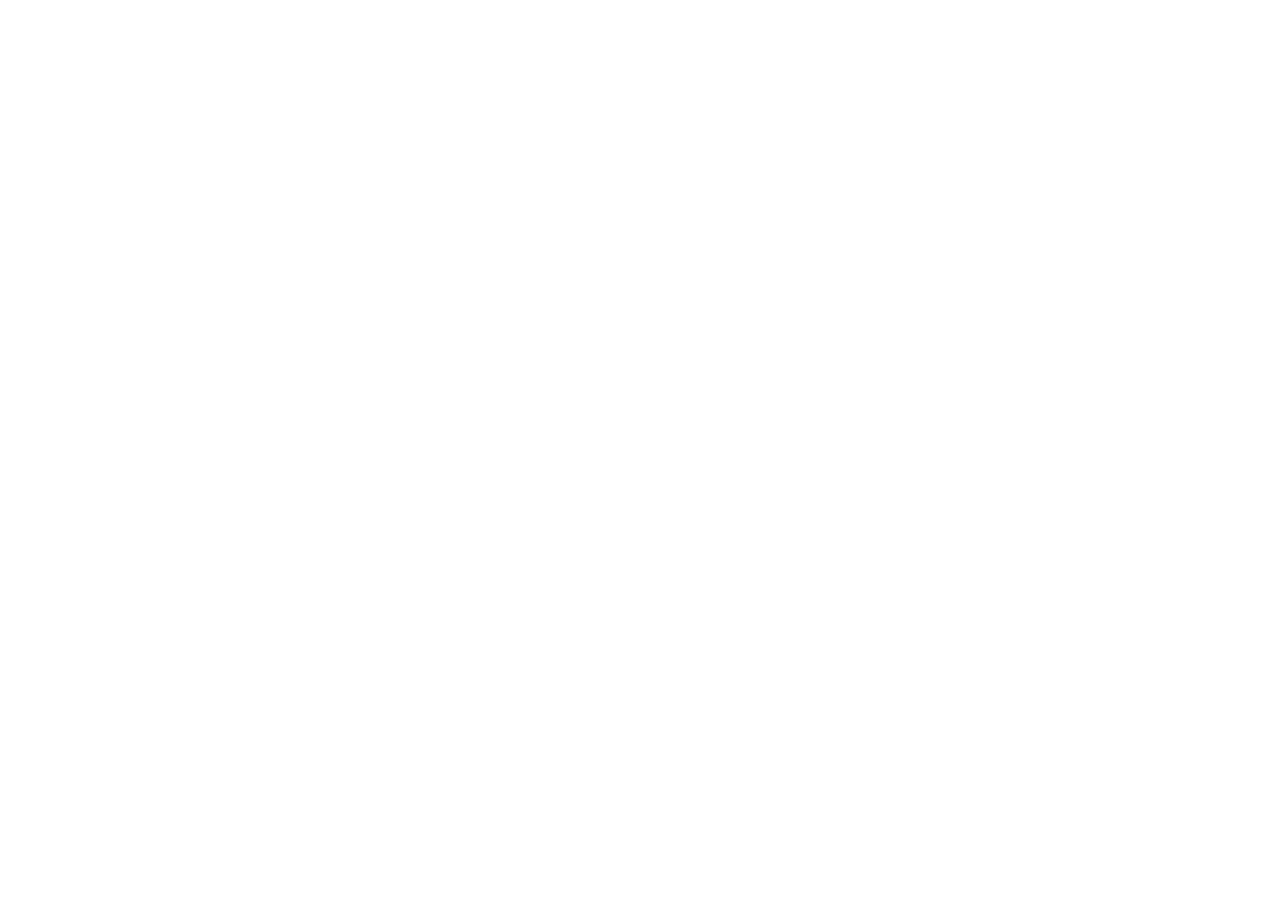
==== index.html @ 0beb4e75 "re-do files" ====
<!DOCTYPE html>
<html lang="en">
  <head>
    <meta charset="UTF-8">
    <meta http-equiv="X-UA-Compatible" content="IE=edge">
    <meta name="viewport" content="width=device-width, initial-scale=1.0">
    <title>Landingpage</title>
    <link rel="stylesheet" href="style.css">
  </head>
  <body>
  </body>
</html>
---- style.css ----
*, 
*::before, 
*::after{
    box-sizing: border-box;
    margin: 0;
    padding: 0;
    text-decoration: none;
    list-style-type: none;
}
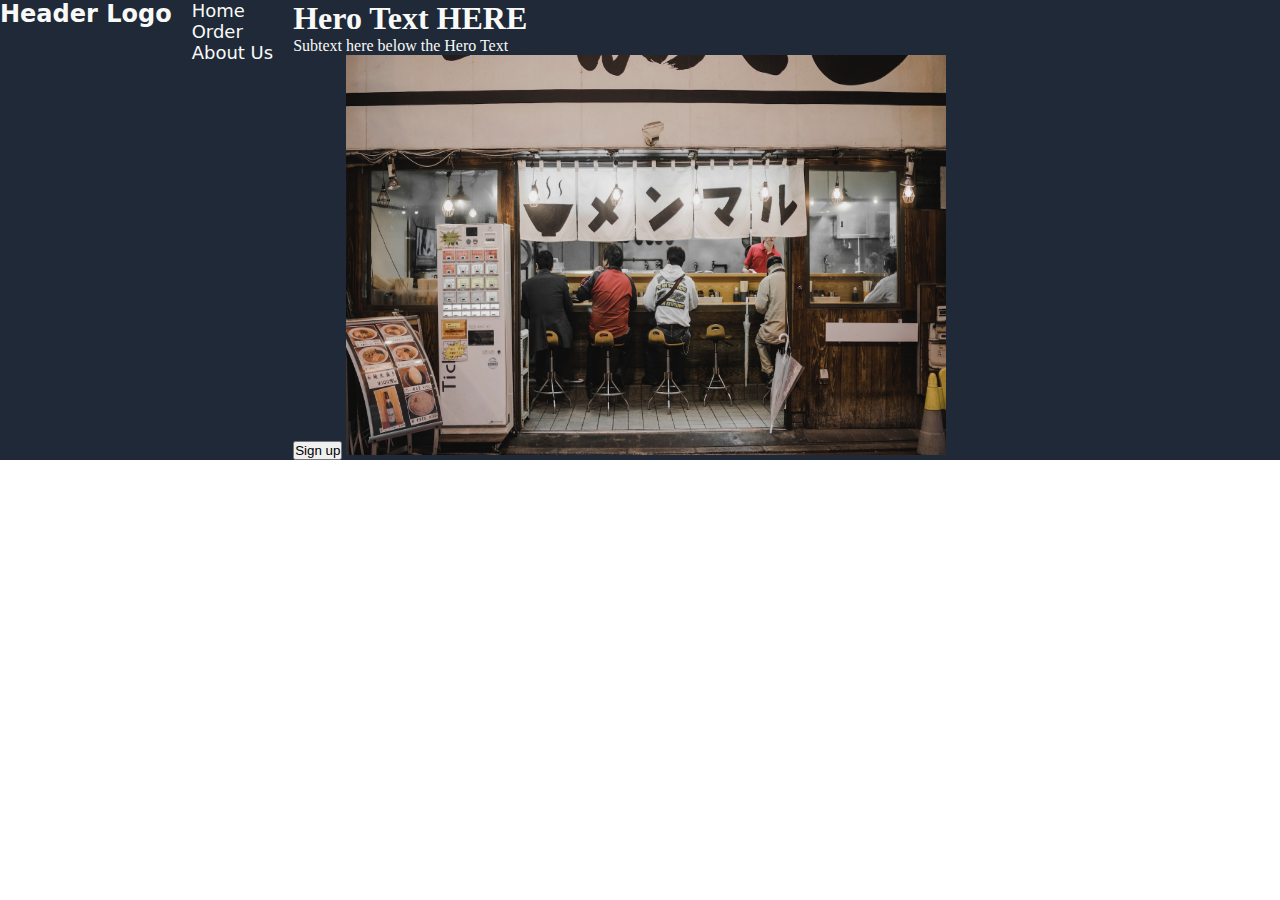
==== commit 8062ef6d: "header update" ====
--- a/index.html
+++ b/index.html
@@ -8,5 +8,30 @@
     <link rel="stylesheet" href="style.css">
   </head>
   <body>
+    <div class="Section1">
+
+        <div class="header">
+          <div class="left-header">Header Logo</div>
+          <div class="right-header">
+            <ul>
+              <li><a href="#">Home</a></li>
+              <li><a href="#">Order</a></li>
+              <li><a href="#">About Us</a></li>
+            </ul>
+          </div>
+    <div class="heroimage">    
+        <div class="Hero Text"><h1>Hero Text HERE</h1></div>
+          <div class="Hero Secondary"><p> Subtext here below the Hero Text</p> </div>
+        <button>Sign up</button>
+        <img class="main-image" src="images/shop-front.jpg">
+        </div>
+      </div>  
+
+
+
+
+
+    </div>
+
   </body>
 </html>--- a/style.css
+++ b/style.css
@@ -7,4 +7,31 @@
     text-decoration: none;
     list-style-type: none;
 }
+.Section1 {
+    background-color: #1f2937;
+    color: #f9faf8;
+    
+}
 
+.right-header {
+    font-family:system-ui, -apple-system, BlinkMacSystemFont, 'Segoe UI', Roboto, Oxygen, Ubuntu, Cantarell, 'Open Sans', 'Helvetica Neue', sans-serif;
+    font-size: 18px;
+}
+.left-header {
+    font-family: system-ui, -apple-system, BlinkMacSystemFont, 'Segoe UI', Roboto, Oxygen, Ubuntu, Cantarell, 'Open Sans', 'Helvetica Neue', sans-serif;
+    font-size: 24px;
+    font-weight: 900;
+
+}
+.main-image{
+    width: 600px;
+    height: 400px;
+}
+.right-header ul a {
+    font-size: 18px;
+    color: #f9faf8;
+    padding: 0 20px;
+}
+.header {
+    display:flex;
+}
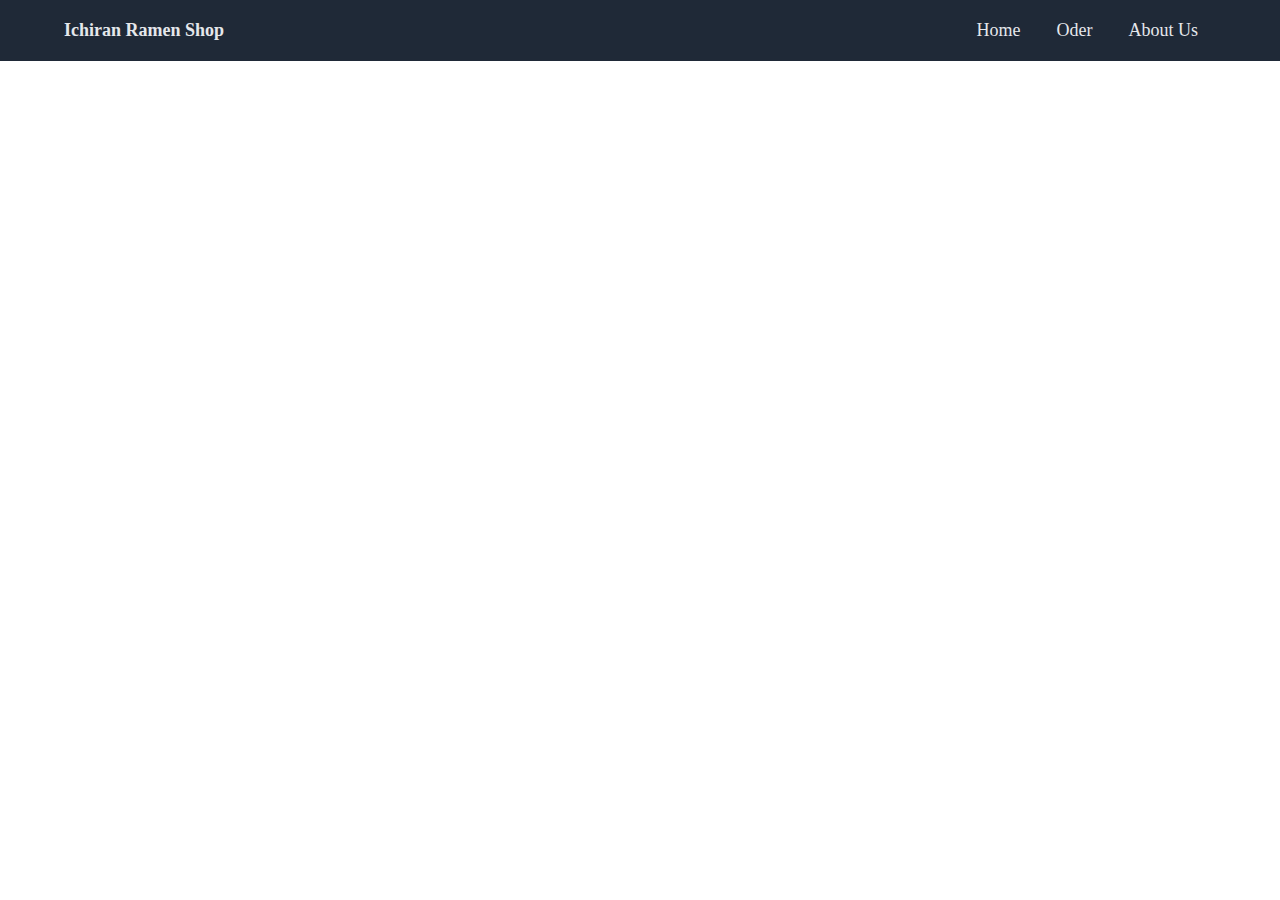
==== commit ee264f6d: "Header-final-version" ====
--- a/index.html
+++ b/index.html
@@ -8,30 +8,22 @@
     <link rel="stylesheet" href="style.css">
   </head>
   <body>
-    <div class="Section1">
-
-        <div class="header">
-          <div class="left-header">Header Logo</div>
-          <div class="right-header">
-            <ul>
-              <li><a href="#">Home</a></li>
-              <li><a href="#">Order</a></li>
-              <li><a href="#">About Us</a></li>
-            </ul>
-          </div>
-    <div class="heroimage">    
-        <div class="Hero Text"><h1>Hero Text HERE</h1></div>
-          <div class="Hero Secondary"><p> Subtext here below the Hero Text</p> </div>
-        <button>Sign up</button>
-        <img class="main-image" src="images/shop-front.jpg">
-        </div>
-      </div>  
+    <div class="header">
+      <div class="headerleft">Ichiran Ramen Shop</div>
+      <div class="headerright">
+        <ul>
+          <li><a href="#">Home</a></li>
+          <li><a href="#">Oder</a></li>
+          <li><a href="#">About Us</a></li>
+        </ul>
+      </div> 
+      </div>
 
 
 
 
 
     </div>
-
+    
   </body>
 </html>--- a/style.css
+++ b/style.css
@@ -7,31 +7,28 @@
     text-decoration: none;
     list-style-type: none;
 }
-.Section1 {
-    background-color: #1f2937;
-    color: #f9faf8;
-    
+.body {
+    font-family: system-ui, -apple-system, BlinkMacSystemFont, 'Segoe UI', Roboto, Oxygen, Ubuntu, Cantarell, 'Open Sans', 'Helvetica Neue', sans-serif;
 }
 
-.right-header {
-    font-family:system-ui, -apple-system, BlinkMacSystemFont, 'Segoe UI', Roboto, Oxygen, Ubuntu, Cantarell, 'Open Sans', 'Helvetica Neue', sans-serif;
+.header {
+    background-color: #1f2937;
+    display: flex;
+    align-items: center;
+    justify-content: space-between;
+    padding: 20px 5%;
+}
+.headerleft {
     font-size: 18px;
+    color: #e5e7eb;
+    font-weight: 900;
 }
-.left-header {
-    font-family: system-ui, -apple-system, BlinkMacSystemFont, 'Segoe UI', Roboto, Oxygen, Ubuntu, Cantarell, 'Open Sans', 'Helvetica Neue', sans-serif;
-    font-size: 24px;
-    font-weight: 900;
+.headerright ul {
+    display: flex;
+}
+.headerright ul a {
+    font-size: 18px;
+    color: #e5e7eb;
+    padding: 0 18px;
 
-}
-.main-image{
-    width: 600px;
-    height: 400px;
-}
-.right-header ul a {
-    font-size: 18px;
-    color: #f9faf8;
-    padding: 0 20px;
-}
-.header {
-    display:flex;
-}
+}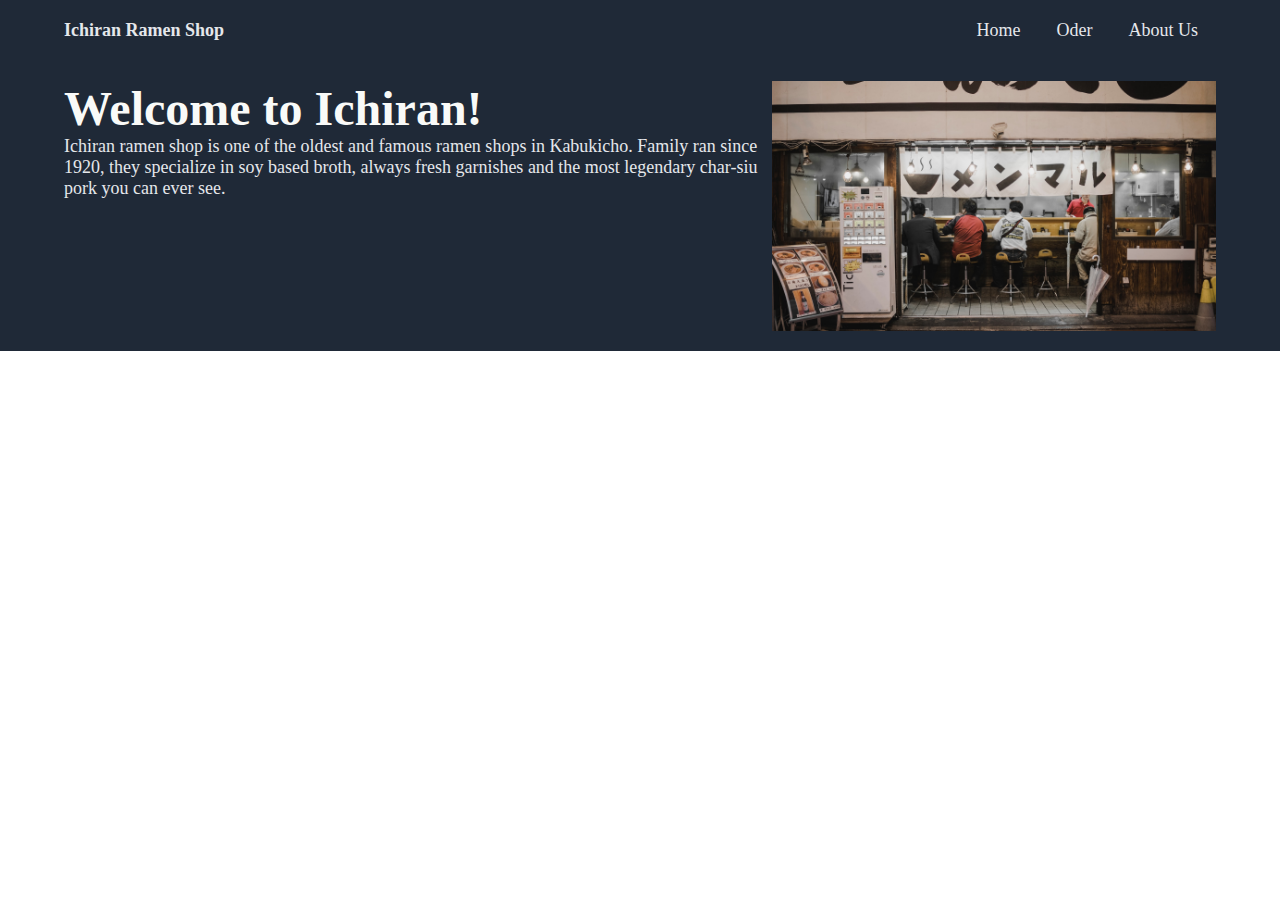
==== commit 0893b7f3: "add hero section" ====
--- a/index.html
+++ b/index.html
@@ -18,11 +18,17 @@
         </ul>
       </div> 
       </div>
+    <div class="section">
+      <div class="text">
 
-
-
-
-
+        <h1>Welcome to Ichiran!</h1>
+        <p>
+          Ichiran ramen shop is one of the oldest and famous ramen shops in Kabukicho. Family ran since 1920, they specialize
+          in soy based broth, always fresh garnishes and the most legendary char-siu pork you can ever see. 
+      </div>
+          <img src="images/shop-front.jpg" alt="shop-front image"/>
+        </p>
+      
     </div>
     
   </body>
--- a/style.css
+++ b/style.css
@@ -31,4 +31,24 @@
     color: #e5e7eb;
     padding: 0 18px;
 
+}
+.section {
+    background-color: #1f2937;
+    display: flex;
+    justify-content: space-between;
+    padding: 20px 5%;
+}
+.section img {
+    height: 250px;
+}
+.section h1 {
+    color:#f9faf8;
+    font-size: 48px;
+    font-weight: 900;
+    margin: 0;
+}
+.section p {
+    color: #e5e7eb;
+    font-size: 18px;
+    text-wrap: wrap;
 }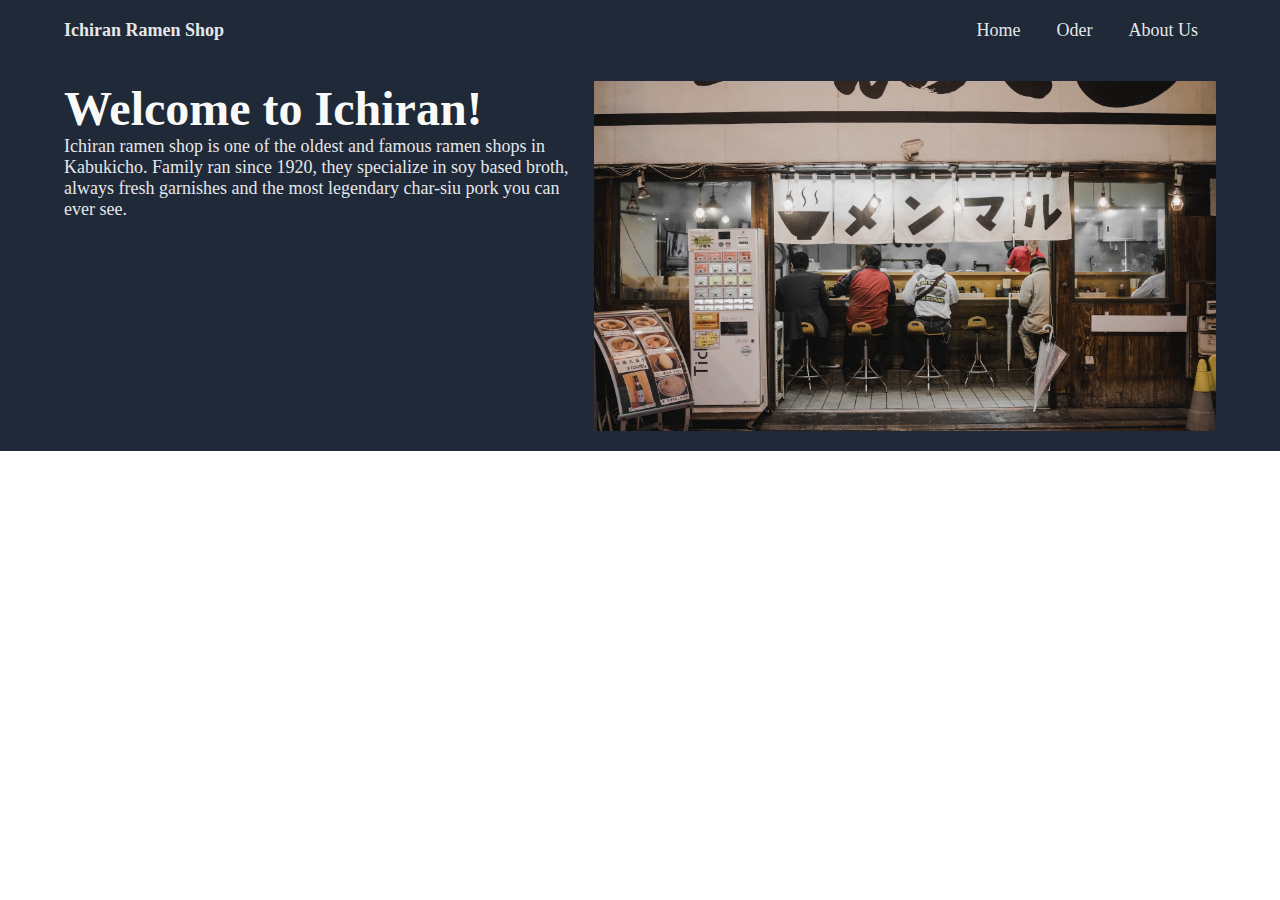
==== commit b85af3d4: "update" ====
--- a/index.html
+++ b/index.html
@@ -23,8 +23,9 @@
 
         <h1>Welcome to Ichiran!</h1>
         <p>
-          Ichiran ramen shop is one of the oldest and famous ramen shops in Kabukicho. Family ran since 1920, they specialize
-          in soy based broth, always fresh garnishes and the most legendary char-siu pork you can ever see. 
+          Ichiran ramen shop is one of the oldest and famous ramen shops in Kabukicho.
+          Family ran since 1920, they specialize in soy based broth,
+          always fresh garnishes and the most legendary char-siu pork you can ever see. 
       </div>
           <img src="images/shop-front.jpg" alt="shop-front image"/>
         </p>
--- a/style.css
+++ b/style.css
@@ -39,7 +39,7 @@
     padding: 20px 5%;
 }
 .section img {
-    height: 250px;
+    height: 350px;
 }
 .section h1 {
     color:#f9faf8;
@@ -50,5 +50,5 @@
 .section p {
     color: #e5e7eb;
     font-size: 18px;
-    text-wrap: wrap;
+    
 }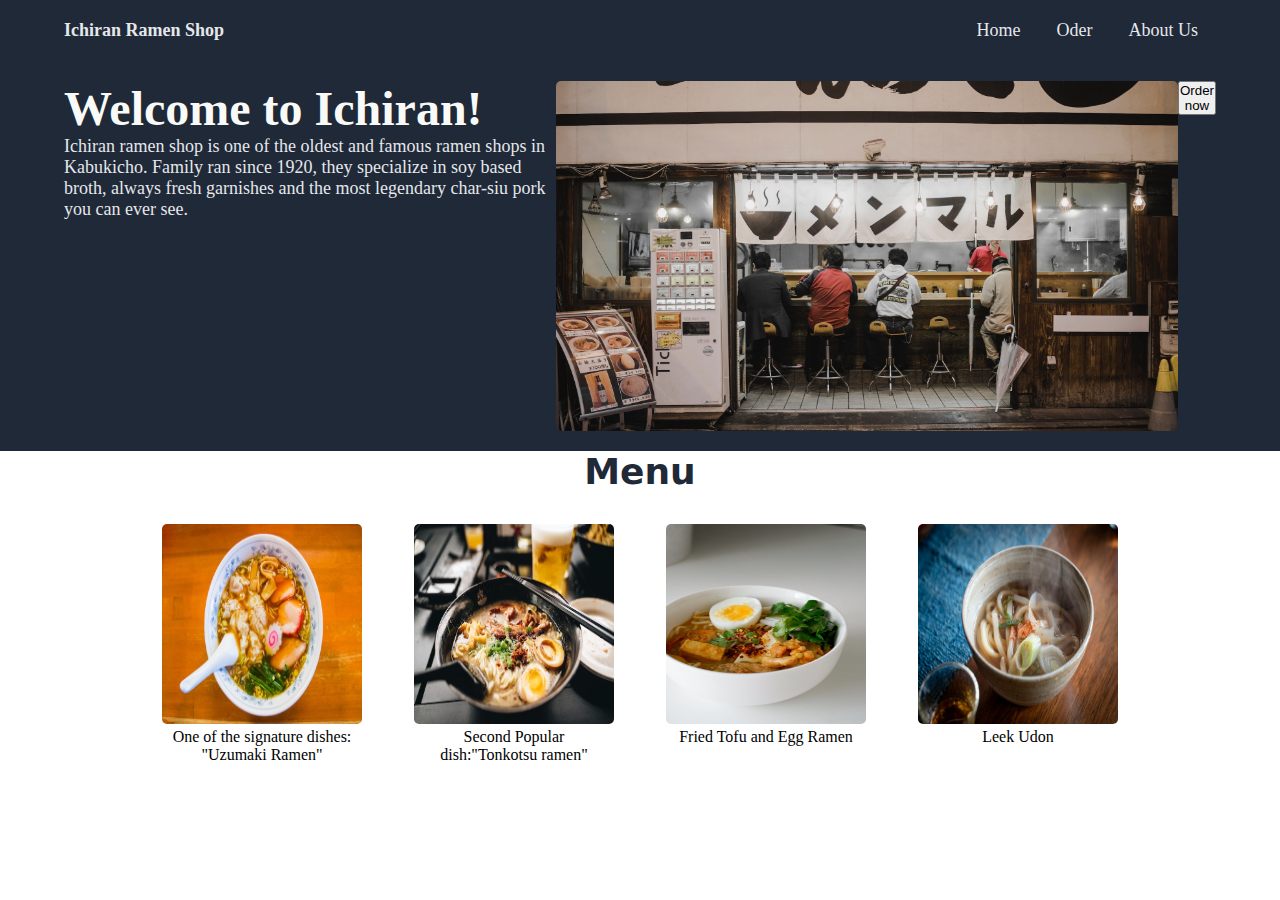
==== commit 9029ed86: "Addition 2nd para" ====
--- a/index.html
+++ b/index.html
@@ -25,12 +25,34 @@
         <p>
           Ichiran ramen shop is one of the oldest and famous ramen shops in Kabukicho.
           Family ran since 1920, they specialize in soy based broth,
-          always fresh garnishes and the most legendary char-siu pork you can ever see. 
+          always fresh garnishes and the most legendary char-siu pork you can ever see.  
       </div>
           <img src="images/shop-front.jpg" alt="shop-front image"/>
-        </p>
       
+          <div class="btn"><button>Order now</button></div>
+        </p>  
     </div>
+    <div class="title">Menu</div>
     
+    <div class="Menubox">
+      <div class="dish">
+        <img src="images/shop-food1.jpg" alt="Uzumaki ramen">
+        <div class="text">One of the signature dishes: "Uzumaki Ramen"</div>
+      </div>
+      <div class="dish">
+        <img src="images/shop-food2.jpg" alt="Tonkotsu ramen">
+        <div class="text">Second Popular dish:"Tonkotsu ramen"</div>
+        </div>
+      <div class="dish">
+        <img src="images/shop-food3.jpg" alt="Fried Tofu and Egg Ramen">
+        <div class="text">Fried Tofu and Egg Ramen</div>
+        </div>
+      <div class="dish">
+        <img src="images/shop-food4.jpg" alt="Leek Udon">
+        <div class="text">Leek Udon</div>
+        </div>
+      </div>
+    
+    </div>
   </body>
 </html>--- a/style.css
+++ b/style.css
@@ -40,6 +40,7 @@
 }
 .section img {
     height: 350px;
+    border-radius: 5px;
 }
 .section h1 {
     color:#f9faf8;
@@ -51,4 +52,26 @@
     color: #e5e7eb;
     font-size: 18px;
     
+}
+.title {
+    font-family: system-ui, -apple-system, BlinkMacSystemFont, 'Segoe UI', Roboto, Oxygen, Ubuntu, Cantarell, 'Open Sans', 'Helvetica Neue', sans-serif;
+    font-size: 36px;
+    font-weight: 900;
+    color: #1f2937;
+    text-align: center;
+    margin-bottom: 32px;
+}
+.Menubox img {
+    width: 200px;
+    height: 200px;
+    border-radius: 5px;
+}
+.Menubox {
+    display:flex;
+    justify-content: center;
+    gap: 52px;
+}
+.dish  {
+    max-width: 200px;
+    text-align: center;
 }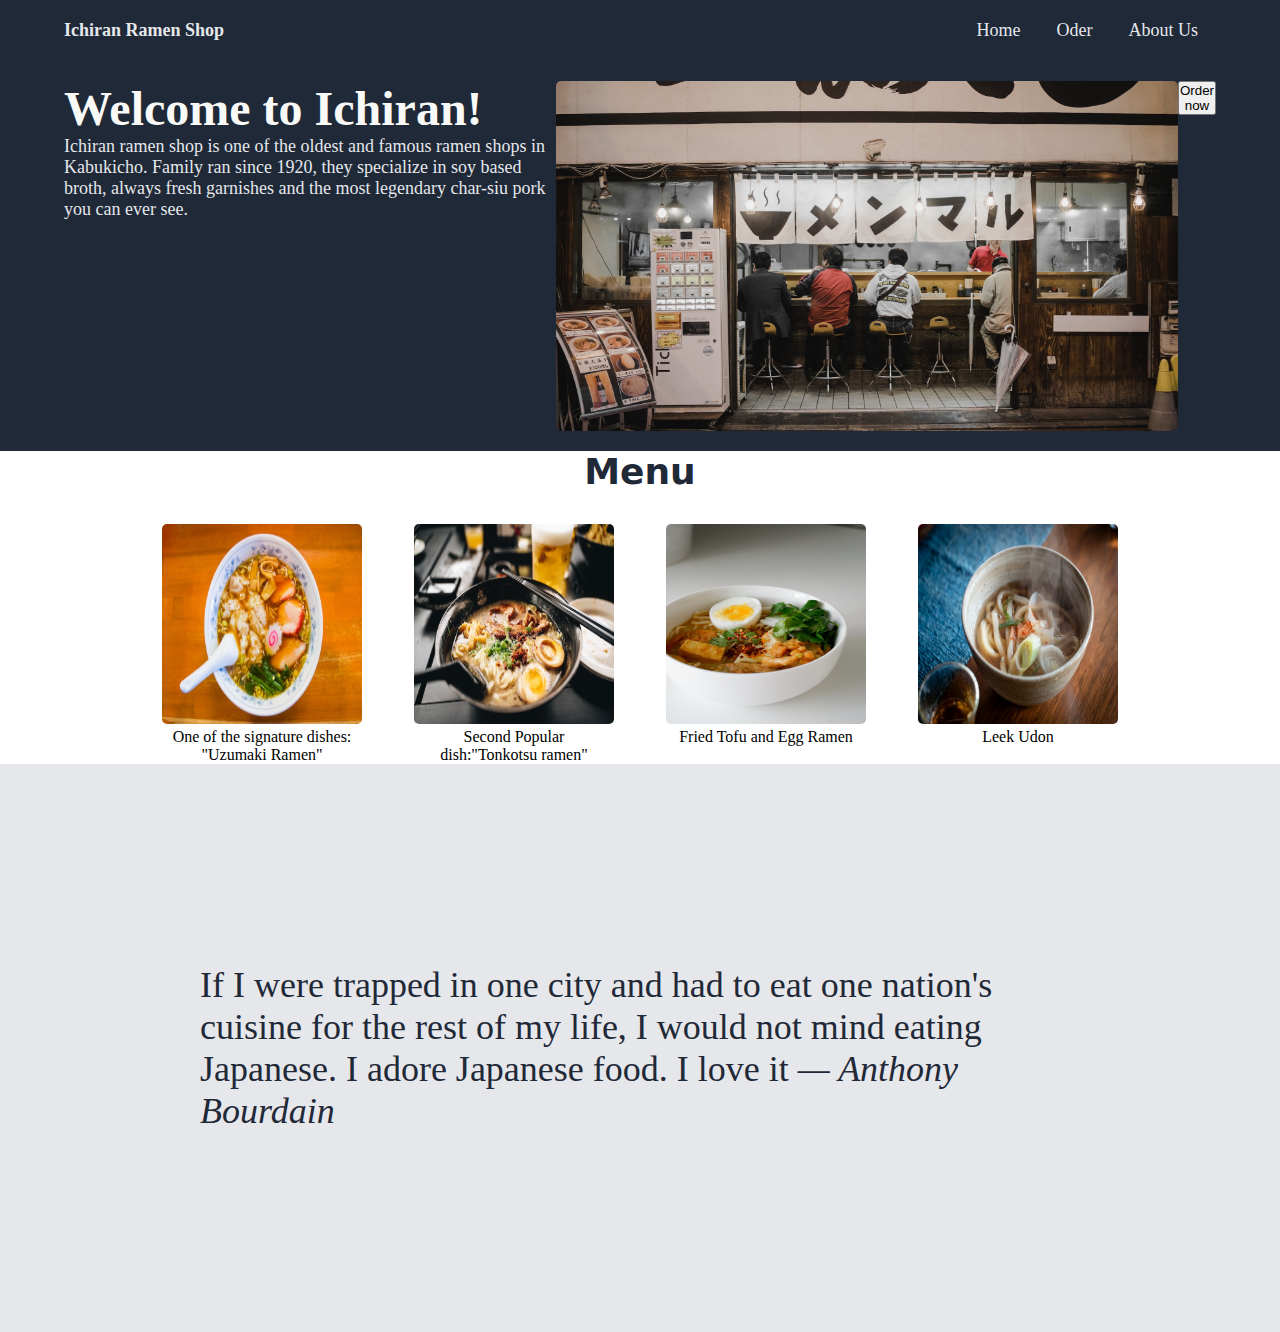
==== commit fc0a4ccd: "Adding quote part" ====
--- a/index.html
+++ b/index.html
@@ -54,5 +54,13 @@
       </div>
     
     </div>
+    <div class="Quote">
+      <div class="Qtext">
+        <p><quote>If I were trapped in one city and had to eat one nation's cuisine for the rest of my life, I would not mind eating Japanese.
+          I adore Japanese food. I love it<strong><em>  — Anthony Bourdain</em></strong></quote></p>
+      </div>
+
+
+    </div>
   </body>
 </html>--- a/style.css
+++ b/style.css
@@ -74,4 +74,19 @@
 .dish  {
     max-width: 200px;
     text-align: center;
+}
+.Quote {
+    background-color: #e5e7eb;
+    
+}
+.Qtext {
+    font-size: 36px;
+    font-weight: lighter;
+    color: #1f2937;
+    display: flex;
+    justify-content: center;
+    align-items: center;
+    flex-wrap: wrap;
+    padding: 200px;
+
 }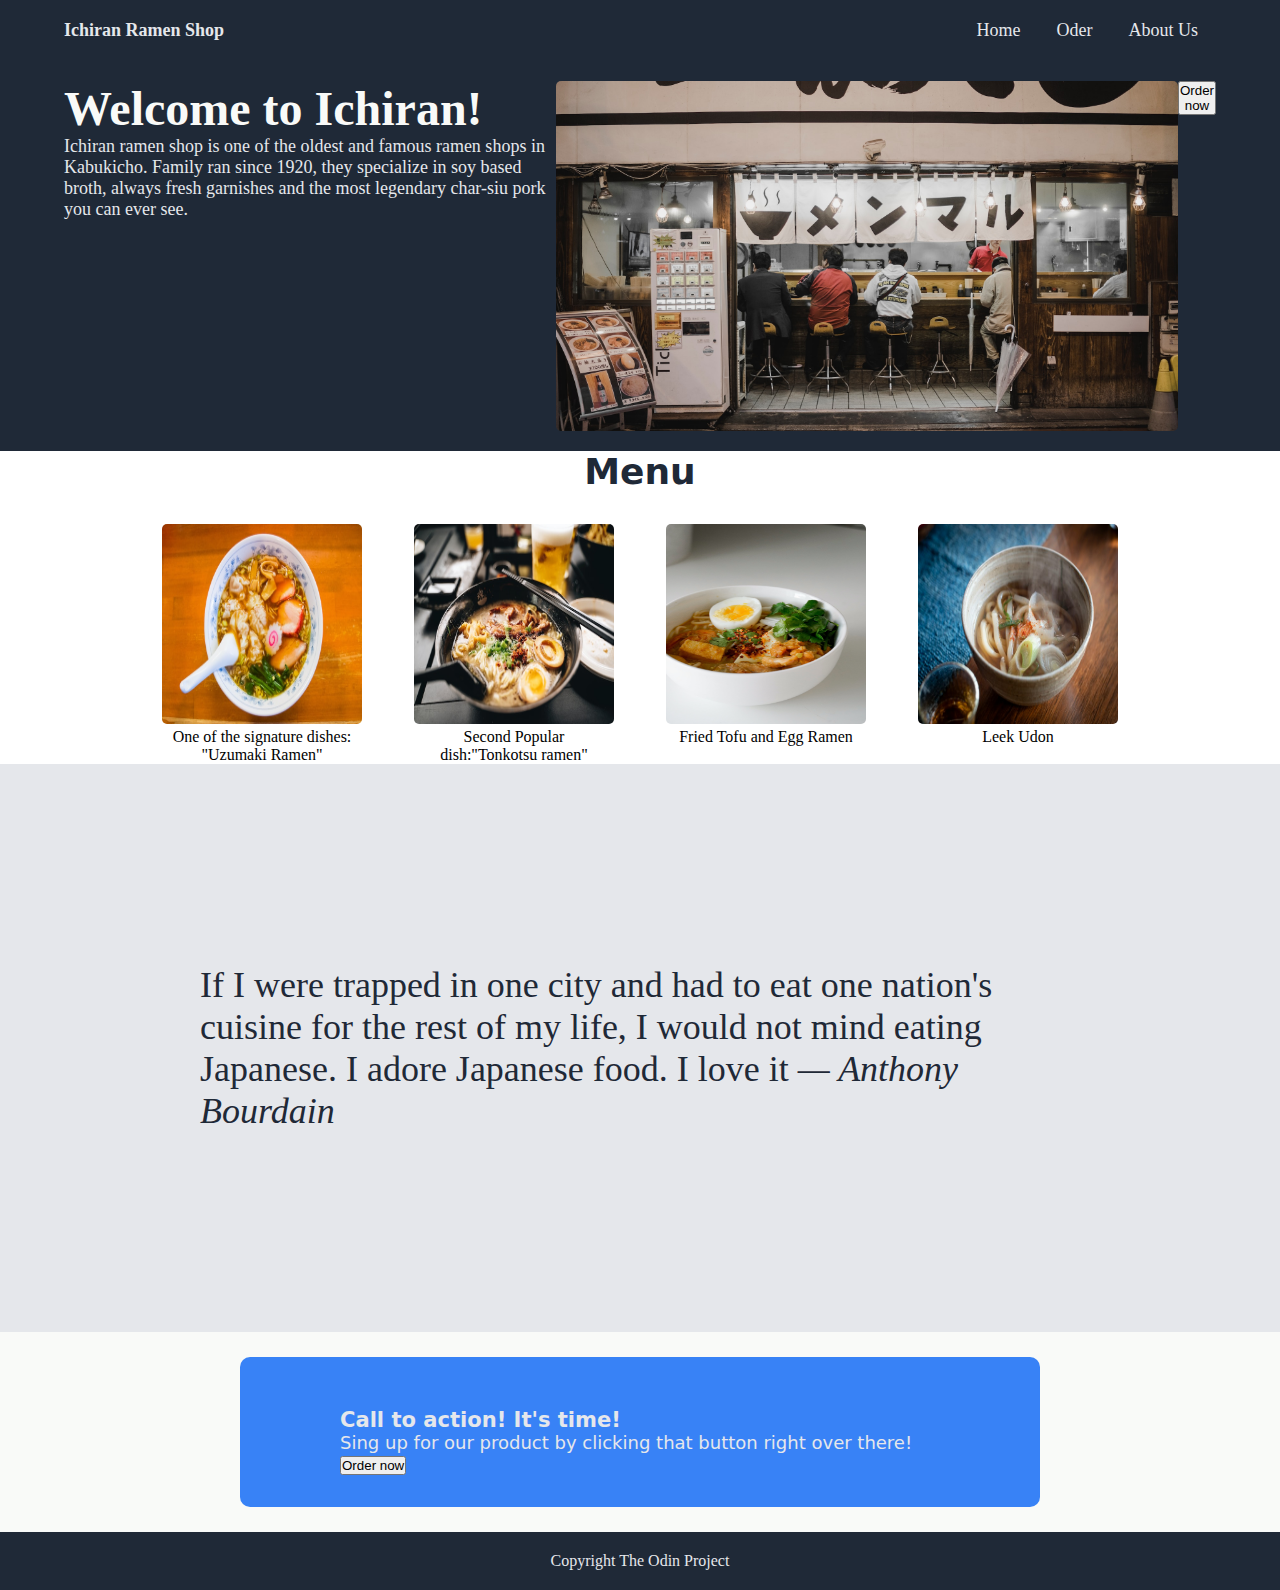
==== commit e5d2b52b: "Last parts added" ====
--- a/index.html
+++ b/index.html
@@ -29,7 +29,7 @@
       </div>
           <img src="images/shop-front.jpg" alt="shop-front image"/>
       
-          <div class="btn"><button>Order now</button></div>
+      <div class="btn"><button>Order now</button></div>
         </p>  
     </div>
     <div class="title">Menu</div>
@@ -62,5 +62,15 @@
 
 
     </div>
+    <div class="last">
+      <div class="bluebox">
+        <h3> Call to action! It's time!</h3>
+        <p> Sing up for our product by clicking that button right over there!</p>
+        <div class="btn"><button>Order now</button></div>
+      </div>
+    </div>
+    <div class="footer">
+      <div class="footerlogo"><p> Copyright The Odin Project</p></div>
+    </div>
   </body>
 </html>--- a/style.css
+++ b/style.css
@@ -89,4 +89,32 @@
     flex-wrap: wrap;
     padding: 200px;
 
+}
+.last{
+    background-color: #f9faf8;
+    display: flex;
+    justify-content: center;
+    align-items: center;
+}
+.bluebox {
+    background-color: #3882f6;
+    font-family: system-ui, -apple-system, BlinkMacSystemFont, 'Segoe UI', Roboto, Oxygen, Ubuntu, Cantarell, 'Open Sans', 'Helvetica Neue', sans-serif;
+    font-size: 18px;
+    color: #e5e7eb;
+    height: 100px;
+    width: 800px;
+    padding: 50px 50px 100px 100px;
+    margin: 25px;
+    border-radius: 10px;
+}
+.btn {
+    color: #3882f6;
+}
+.footer {
+    background-color: #1f2937;
+    padding: 20px 5%;
+    display: flex;
+    justify-content: center;
+    align-items: center;
+    color: #e5e7eb;
 }